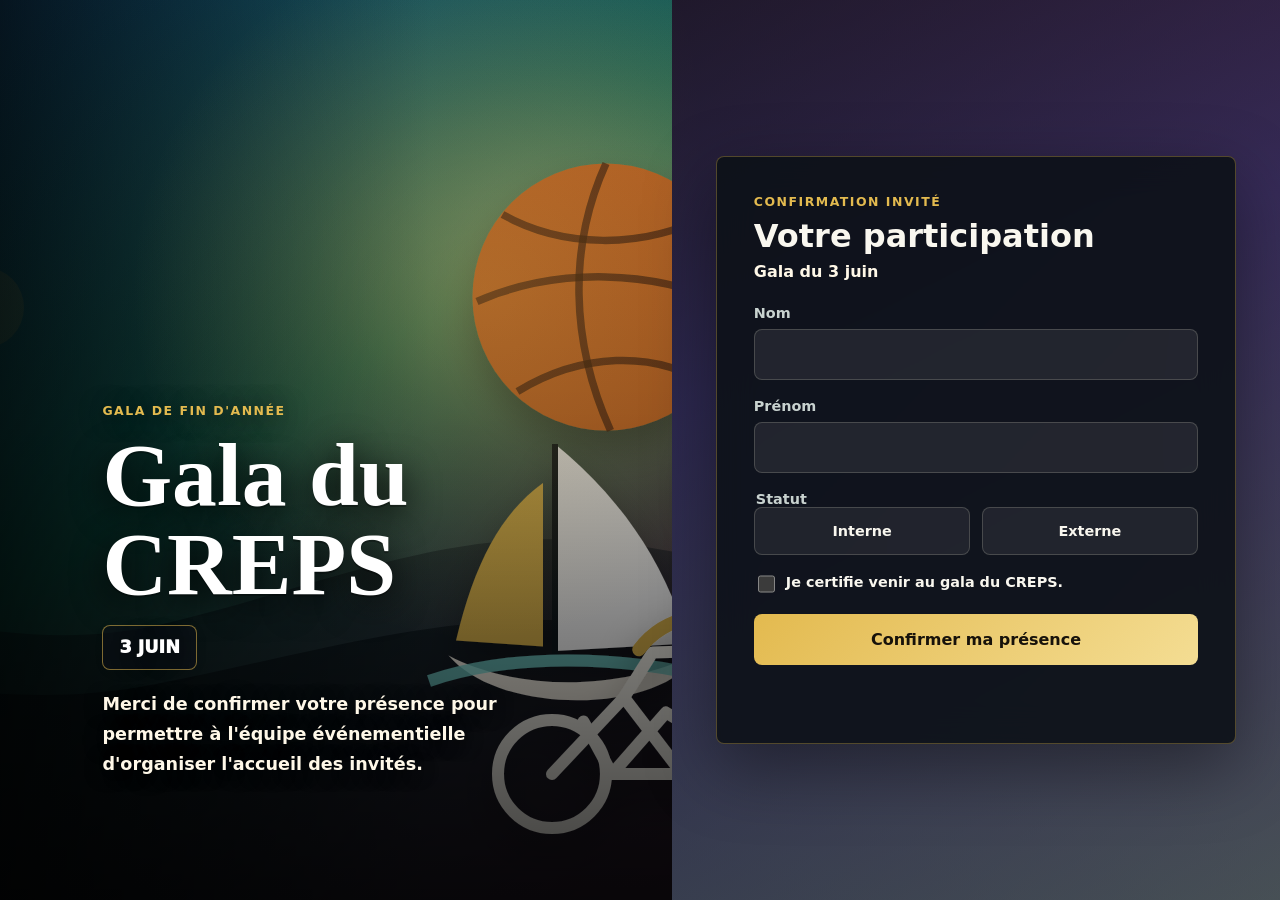
==== docs/index.html @ 1de4774e "Add files via upload" ====
<!doctype html>
<html lang="fr">
  <head>
    <meta charset="utf-8">
    <meta name="viewport" content="width=device-width, initial-scale=1">
    <title>Gala du CREPS - Confirmation</title>
    <link rel="stylesheet" href="styles.css">
  </head>
  <body>
    <main class="page">
      <section class="hero">
        <div class="hero__content">
          <p class="eyebrow">Gala de fin d'année</p>
          <h1>Gala du CREPS</h1>
          <p class="event-date">3 juin</p>
          <p class="intro">Merci de confirmer votre présence pour permettre à l'équipe événementielle d'organiser l'accueil des invités.</p>
        </div>
      </section>

      <section class="form-shell" aria-label="Formulaire de confirmation">
        <div class="panel">
          <div class="panel__heading">
            <p class="eyebrow">Confirmation invité</p>
            <h2>Votre participation</h2>
            <p class="panel-date">Gala du 3 juin</p>
          </div>

          <form id="gala-form">
            <label>
              <span>Nom</span>
              <input name="nom" autocomplete="family-name" required>
            </label>

            <label>
              <span>Prénom</span>
              <input name="prenom" autocomplete="given-name" required>
            </label>

            <fieldset>
              <legend>Statut</legend>
              <div class="segmented">
                <label>
                  <input type="radio" name="statut" value="Interne" required>
                  <span>Interne</span>
                </label>
                <label>
                  <input type="radio" name="statut" value="Externe">
                  <span>Externe</span>
                </label>
              </div>
            </fieldset>

            <label class="check">
              <input type="checkbox" name="certification" required>
              <span>Je certifie venir au gala du CREPS.</span>
            </label>

            <button type="submit">Confirmer ma présence</button>
            <p id="status" class="status" role="status" aria-live="polite"></p>
          </form>
        </div>
      </section>
    </main>

    <script src="config.js"></script>
    <script src="script.js"></script>
  </body>
</html>
---- docs/styles.css ----
:root {
  color-scheme: dark;
  --ink: #f9f7ef;
  --muted: #c8d2cf;
  --gold: #e3ba4f;
  --ruby: #b31946;
  --green: #0f6c5d;
  --blue: #123e7a;
  --night: #0d1118;
  --panel: rgba(13, 17, 24, 0.9);
  --line: rgba(227, 186, 79, 0.32);
}

* {
  box-sizing: border-box;
}

body {
  margin: 0;
  min-height: 100vh;
  font-family: Inter, ui-sans-serif, system-ui, -apple-system, BlinkMacSystemFont, "Segoe UI", sans-serif;
  background:
    linear-gradient(135deg, rgba(13, 17, 24, 0.72), rgba(179, 25, 70, 0.34)),
    radial-gradient(circle at 20% 15%, rgba(227, 186, 79, 0.2), transparent 28rem),
    linear-gradient(160deg, #0d1118 0%, #123e7a 48%, #0f6c5d 100%);
  color: var(--ink);
}

.page {
  min-height: 100vh;
  display: grid;
  grid-template-columns: minmax(0, 1.05fr) minmax(340px, 0.95fr);
}

.hero {
  position: relative;
  isolation: isolate;
  overflow: hidden;
  min-height: 100vh;
  display: flex;
  align-items: end;
  padding: 8vw;
  background:
    linear-gradient(to top, rgba(0, 0, 0, 0.76), rgba(0, 0, 0, 0.28) 54%, rgba(13, 17, 24, 0.1)),
    linear-gradient(90deg, rgba(0, 0, 0, 0.72), transparent 64%),
    url("hero-sports.svg") center/cover;
}

.hero::after {
  content: "";
  position: absolute;
  inset: 0;
  z-index: -1;
  background: radial-gradient(circle at 72% 32%, rgba(227, 186, 79, 0.22), transparent 22rem);
  pointer-events: none;
}

.hero__content {
  max-width: 680px;
  text-shadow: 0 3px 24px rgba(0, 0, 0, 0.85);
}

.eyebrow {
  margin: 0 0 0.7rem;
  color: var(--gold);
  font-size: 0.78rem;
  font-weight: 800;
  letter-spacing: 0.12em;
  text-transform: uppercase;
}

h1,
h2 {
  margin: 0;
  letter-spacing: 0;
  line-height: 1;
}

h1 {
  font-family: Georgia, "Times New Roman", serif;
  font-size: clamp(3.1rem, 7vw, 7.8rem);
  color: #fff;
  text-shadow:
    0 2px 0 rgba(0, 0, 0, 0.28),
    0 8px 34px rgba(0, 0, 0, 0.95);
}

h2 {
  font-size: 2rem;
}

.intro {
  max-width: 40rem;
  color: #fff8e8;
  font-size: 1.1rem;
  line-height: 1.7;
  font-weight: 650;
  text-shadow: 0 3px 18px rgba(0, 0, 0, 0.9);
}

.event-date {
  display: inline-grid;
  place-items: center;
  min-height: 2.8rem;
  margin: 1rem 0 0.2rem;
  padding: 0 1rem;
  border: 1px solid rgba(227, 186, 79, 0.55);
  border-radius: 8px;
  background: rgba(13, 17, 24, 0.54);
  color: #fff;
  font-weight: 950;
  font-size: 1.1rem;
  text-transform: uppercase;
}

.panel-date {
  margin: 0.65rem 0 0;
  color: #fff8e8;
  font-weight: 800;
}

.form-shell {
  display: grid;
  place-items: center;
  padding: 2rem;
}

.panel,
.qr-card {
  width: min(100%, 520px);
  background: var(--panel);
  border: 1px solid var(--line);
  border-radius: 8px;
  padding: clamp(1.3rem, 4vw, 2.3rem);
  box-shadow: 0 24px 70px rgba(0, 0, 0, 0.4);
  backdrop-filter: blur(18px);
}

.panel__heading {
  margin-bottom: 1.5rem;
}

form {
  display: grid;
  gap: 1.1rem;
}

label,
fieldset {
  display: grid;
  gap: 0.5rem;
  margin: 0;
  border: 0;
  padding: 0;
}

label span,
legend {
  color: var(--muted);
  font-size: 0.9rem;
  font-weight: 700;
}

input[type="text"],
input:not([type]) {
  width: 100%;
  min-height: 3.2rem;
  border: 1px solid rgba(249, 242, 223, 0.18);
  border-radius: 8px;
  background: rgba(255, 255, 255, 0.08);
  color: var(--ink);
  font: inherit;
  padding: 0 1rem;
  outline: none;
}

input:focus {
  border-color: var(--gold);
  box-shadow: 0 0 0 3px rgba(215, 175, 76, 0.18);
}

.segmented {
  display: grid;
  grid-template-columns: 1fr 1fr;
  gap: 0.7rem;
}

.segmented input {
  position: absolute;
  opacity: 0;
}

.segmented span {
  display: grid;
  place-items: center;
  min-height: 3rem;
  border: 1px solid rgba(249, 242, 223, 0.18);
  border-radius: 8px;
  background: rgba(255, 255, 255, 0.07);
  color: var(--ink);
  cursor: pointer;
}

.segmented input:checked + span {
  border-color: var(--gold);
  background: rgba(215, 175, 76, 0.2);
}

.check {
  grid-template-columns: 1.2rem 1fr;
  align-items: start;
  gap: 0.8rem;
}

.check input {
  width: 1.1rem;
  height: 1.1rem;
  accent-color: var(--gold);
  margin-top: 0.18rem;
}

.check span {
  color: var(--ink);
  line-height: 1.45;
}

button,
.download {
  min-height: 3.2rem;
  border: 0;
  border-radius: 8px;
  background: linear-gradient(135deg, var(--gold), #f4dd93);
  color: #17120a;
  cursor: pointer;
  font: inherit;
  font-weight: 900;
  text-decoration: none;
  display: inline-grid;
  place-items: center;
  padding: 0 1.2rem;
}

.status {
  min-height: 1.5rem;
  margin: 0;
  color: #f4dd93;
  line-height: 1.5;
}

.admin,
.qr-page {
  width: min(1120px, calc(100% - 2rem));
  margin: 0 auto;
  padding: 2rem 0;
}

.admin__header {
  display: flex;
  justify-content: space-between;
  gap: 1rem;
  align-items: center;
  margin-bottom: 1.4rem;
}

.metrics {
  display: grid;
  grid-template-columns: repeat(3, 1fr);
  gap: 1rem;
  margin-bottom: 1rem;
}

.metrics div,
.table-wrap {
  border: 1px solid var(--line);
  border-radius: 8px;
  background: var(--panel);
}

.metrics div {
  padding: 1.2rem;
}

.metrics span {
  display: block;
  color: var(--gold);
  font-size: 2rem;
  font-weight: 900;
}

.metrics p {
  margin: 0.2rem 0 0;
  color: var(--muted);
}

.table-wrap {
  overflow-x: auto;
}

table {
  width: 100%;
  border-collapse: collapse;
  min-width: 720px;
}

th,
td {
  padding: 0.9rem 1rem;
  border-bottom: 1px solid rgba(249, 242, 223, 0.1);
  text-align: left;
}

th {
  color: var(--gold);
  font-size: 0.82rem;
  text-transform: uppercase;
}

.qr-page {
  min-height: 100vh;
  display: grid;
  place-items: center;
  width: min(760px, calc(100% - 2rem));
  padding: clamp(1rem, 3vw, 2.5rem) 0;
}

.qr-card {
  width: min(100%, 560px);
  padding: clamp(1.4rem, 3vw, 2rem);
  text-align: center;
}

.qr-card h1 {
  font-size: clamp(2.1rem, 4vw, 3.4rem);
  line-height: 1.05;
}

.qr-card img {
  display: block;
  width: clamp(220px, 42vw, 340px);
  aspect-ratio: 1;
  margin: 1.25rem auto;
  border: clamp(8px, 1.4vw, 12px) solid #fff;
  border-radius: 8px;
  background: #fff;
}

.qr-url {
  overflow-wrap: anywhere;
  color: var(--muted);
}

@media (max-width: 820px) {
  .page {
    grid-template-columns: 1fr;
  }

  .hero {
    min-height: 42vh;
    padding: 2rem;
  }

  .form-shell {
    padding: 1rem;
  }

  .admin__header,
  .metrics {
    grid-template-columns: 1fr;
    display: grid;
  }

  .qr-page {
    width: min(100% - 1rem, 480px);
    padding: 0.75rem 0;
  }

  .qr-card h1 {
    font-size: clamp(2rem, 10vw, 2.7rem);
  }

  .qr-card img {
    width: min(78vw, 310px);
  }
}
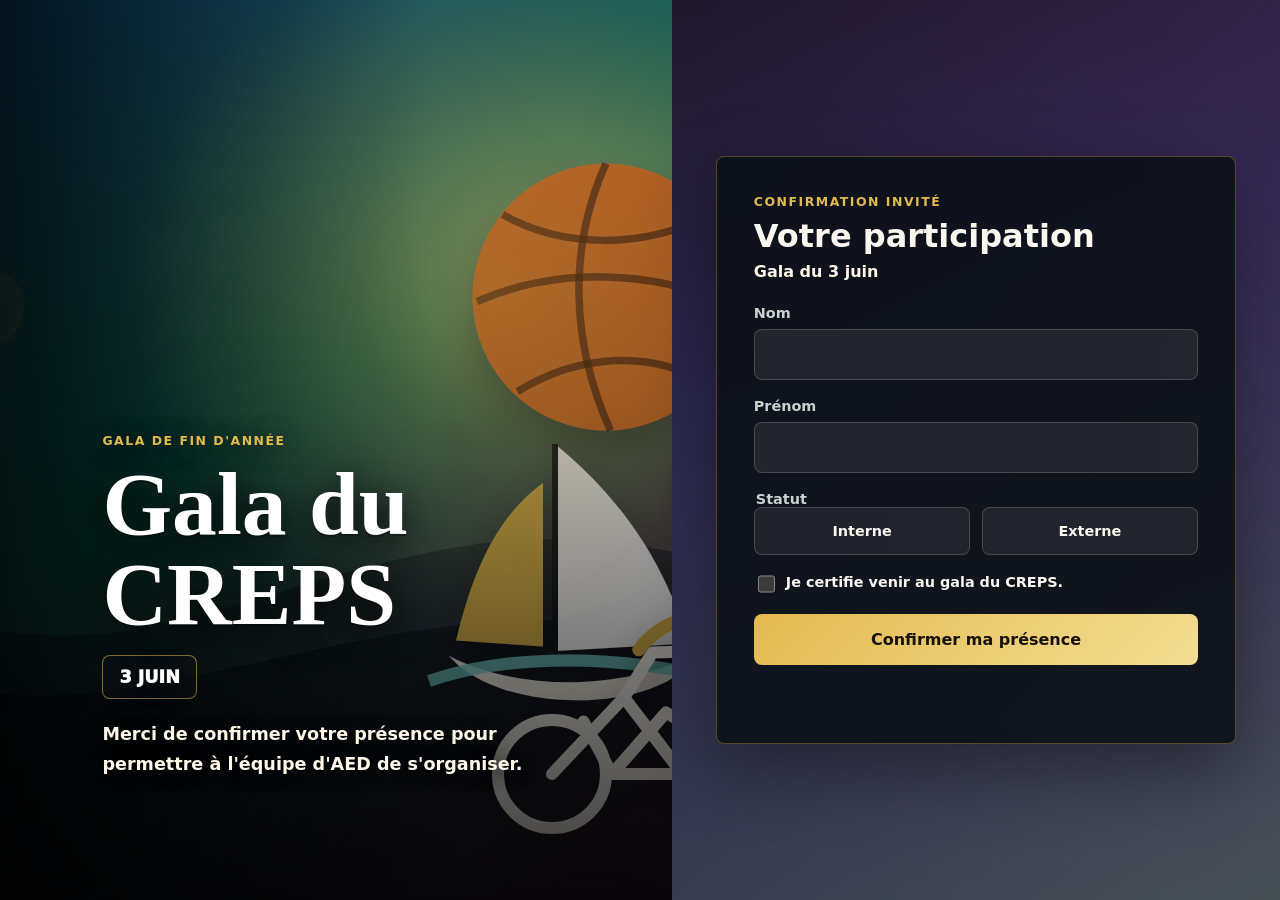
==== commit a40dcf3c: "Add files via upload" ====
--- a/docs/index.html
+++ b/docs/index.html
@@ -13,7 +13,7 @@
           <p class="eyebrow">Gala de fin d'année</p>
           <h1>Gala du CREPS</h1>
           <p class="event-date">3 juin</p>
-          <p class="intro">Merci de confirmer votre présence pour permettre à l'équipe événementielle d'organiser l'accueil des invités.</p>
+          <p class="intro">Merci de confirmer votre présence pour permettre à l'équipe d'AED de s'organiser.</p>
         </div>
       </section>
 
